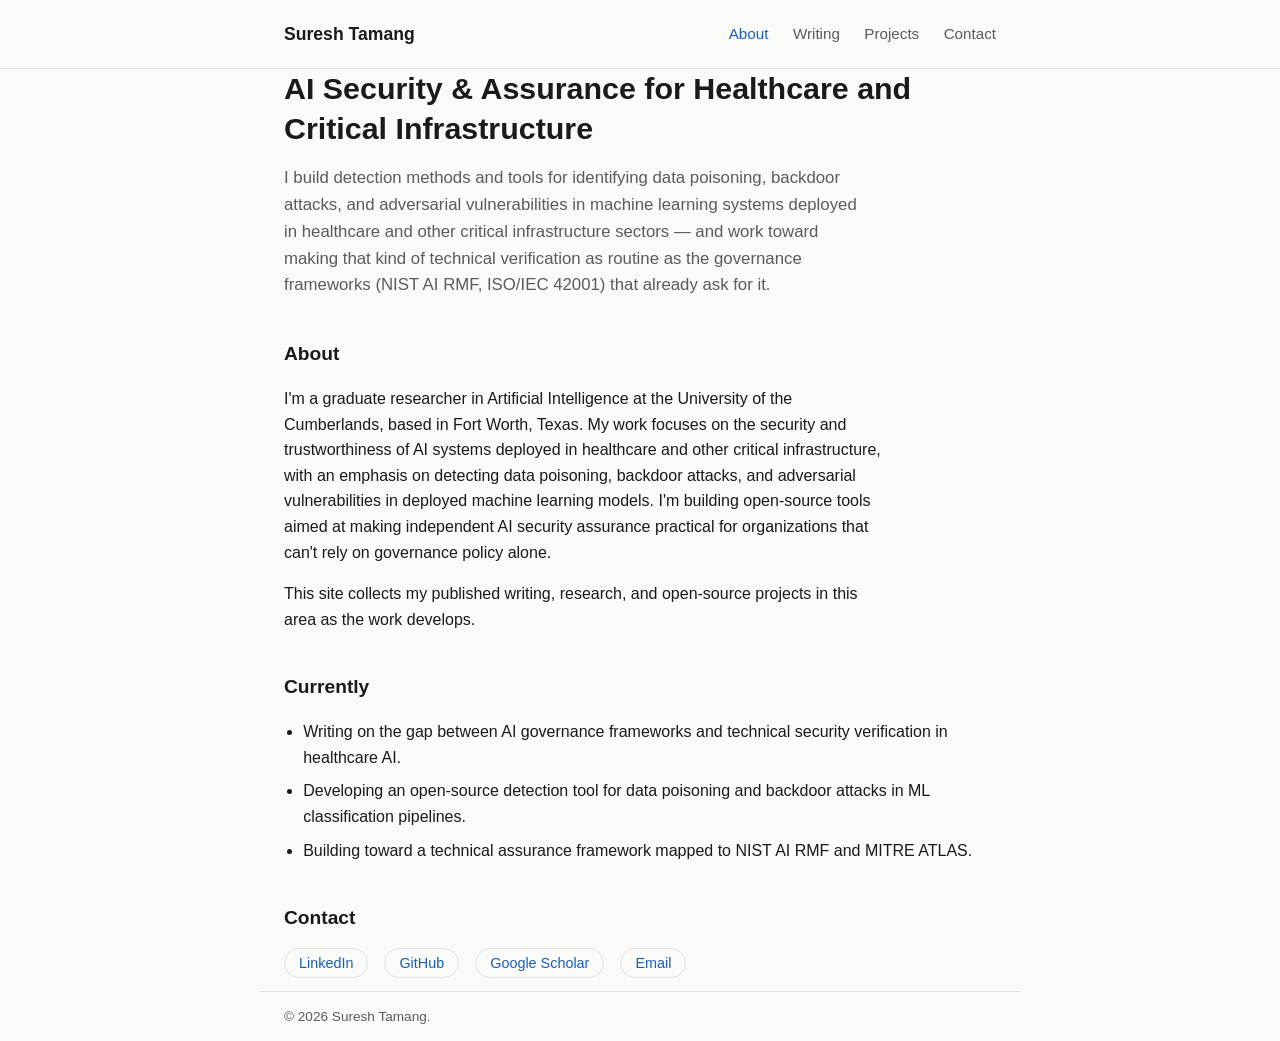
==== index.html @ bc6dd2ae "Fill in GitHub profile link" ====
<!DOCTYPE html>
<html lang="en">
<head>
<meta charset="UTF-8">
<meta name="viewport" content="width=device-width, initial-scale=1.0">
<title>Suresh Tamang — AI Security & Assurance</title>
<meta name="description" content="Suresh Tamang: AI graduate researcher building security and assurance tools for AI systems in healthcare and critical infrastructure.">
<link rel="stylesheet" href="style.css">
</head>
<body>
<header class="site-header">
  <div class="wrap">
    <a class="brand" href="index.html">Suresh Tamang</a>
    <nav>
      <a href="index.html" class="active">About</a>
      <a href="writing.html">Writing</a>
      <a href="projects.html">Projects</a>
      <a href="#contact">Contact</a>
    </nav>
  </div>
</header>

<main class="wrap">
  <section class="hero">
    <h1>AI Security &amp; Assurance for Healthcare and Critical Infrastructure</h1>
    <p class="lede">
      I build detection methods and tools for identifying data poisoning, backdoor attacks, and
      adversarial vulnerabilities in machine learning systems deployed in healthcare and other
      critical infrastructure sectors — and work toward making that kind of technical verification
      as routine as the governance frameworks (NIST AI RMF, ISO/IEC 42001) that already ask for it.
    </p>
  </section>

  <section class="about">
    <h2>About</h2>
    <p>
      I'm a graduate researcher in Artificial Intelligence at the University of the Cumberlands,
      based in Fort Worth, Texas. My work focuses on the security and trustworthiness of AI systems
      deployed in healthcare and other critical infrastructure, with an emphasis on detecting data
      poisoning, backdoor attacks, and adversarial vulnerabilities in deployed machine learning models.
      I'm building open-source tools aimed at making independent AI security assurance practical for
      organizations that can't rely on governance policy alone.
    </p>
    <p>
      This site collects my published writing, research, and open-source projects in this area as
      the work develops.
    </p>
  </section>

  <section class="highlights">
    <h2>Currently</h2>
    <ul>
      <li>Writing on the gap between AI governance frameworks and technical security verification in healthcare AI.</li>
      <li>Developing an open-source detection tool for data poisoning and backdoor attacks in ML classification pipelines.</li>
      <li>Building toward a technical assurance framework mapped to NIST AI RMF and MITRE ATLAS.</li>
    </ul>
  </section>

  <section id="contact" class="contact">
    <h2>Contact</h2>
    <ul class="links">
      <li><a href="https://www.linkedin.com/in/YOUR-LINKEDIN-HANDLE" target="_blank" rel="noopener">LinkedIn</a></li>
      <li><a href="https://github.com/tsurace37" target="_blank" rel="noopener">GitHub</a></li>
      <li><a href="https://scholar.google.com/citations?user=YOUR-SCHOLAR-ID" target="_blank" rel="noopener">Google Scholar</a></li>
      <li><a href="mailto:YOUR-EMAIL@example.com">Email</a></li>
    </ul>
  </section>
</main>

<footer class="wrap">
  <p>&copy; 2026 Suresh Tamang.</p>
</footer>
</body>
</html>
---- style.css ----
:root {
  --bg: #fafaf8;
  --text: #1a1a1a;
  --muted: #5b5b5b;
  --accent: #1a5fb4;
  --border: #e2e2de;
  --card-bg: #ffffff;
}

@media (prefers-color-scheme: dark) {
  :root {
    --bg: #14161a;
    --text: #eceef0;
    --muted: #a3a8ad;
    --accent: #7aa9e0;
    --border: #2a2d33;
    --card-bg: #1b1e23;
  }
}

* { box-sizing: border-box; }

body {
  margin: 0;
  background: var(--bg);
  color: var(--text);
  font-family: -apple-system, BlinkMacSystemFont, "Segoe UI", Helvetica, Arial, sans-serif;
  line-height: 1.6;
}

.wrap {
  max-width: 760px;
  margin: 0 auto;
  padding: 0 24px;
}

.site-header {
  border-bottom: 1px solid var(--border);
  padding: 20px 0;
}

.site-header .wrap {
  display: flex;
  justify-content: space-between;
  align-items: center;
  flex-wrap: wrap;
  gap: 12px;
}

.brand {
  font-weight: 700;
  font-size: 1.1rem;
  color: var(--text);
  text-decoration: none;
}

nav a {
  color: var(--muted);
  text-decoration: none;
  margin-left: 20px;
  font-size: 0.95rem;
}

nav a:first-child { margin-left: 0; }

nav a:hover, nav a.active {
  color: var(--accent);
}

main {
  padding: 48px 24px 64px;
}

h1 {
  font-size: 1.9rem;
  margin-bottom: 12px;
  line-height: 1.3;
}

h2 {
  font-size: 1.2rem;
  margin-top: 40px;
  margin-bottom: 12px;
}

.hero h1 { margin-top: 0; }

.lede {
  color: var(--muted);
  font-size: 1.05rem;
  max-width: 62ch;
}

.about p, .highlights p {
  max-width: 68ch;
}

.highlights ul {
  padding-left: 1.2em;
  color: var(--text);
}

.highlights li { margin-bottom: 8px; }

.links {
  list-style: none;
  padding: 0;
  display: flex;
  flex-wrap: wrap;
  gap: 16px;
}

.links a {
  color: var(--accent);
  text-decoration: none;
  border: 1px solid var(--border);
  padding: 6px 14px;
  border-radius: 20px;
  font-size: 0.9rem;
}

.links a:hover { border-color: var(--accent); }

.pub-list {
  list-style: none;
  padding: 0;
  margin: 32px 0 0;
}

.pub {
  border: 1px solid var(--border);
  background: var(--card-bg);
  border-radius: 10px;
  padding: 20px 24px;
  margin-bottom: 20px;
}

.pub h2 {
  margin-top: 0;
  font-size: 1.05rem;
}

.pub h2 a {
  color: var(--text);
  text-decoration: none;
}

.pub h2 a:hover { color: var(--accent); }

.pub .meta {
  color: var(--muted);
  font-size: 0.85rem;
  margin: 4px 0 12px;
  text-transform: uppercase;
  letter-spacing: 0.03em;
}

.pub p { margin: 0 0 8px; max-width: 68ch; }

.pub-pending {
  border-style: dashed;
}

footer {
  border-top: 1px solid var(--border);
  padding: 24px;
  color: var(--muted);
  font-size: 0.85rem;
}
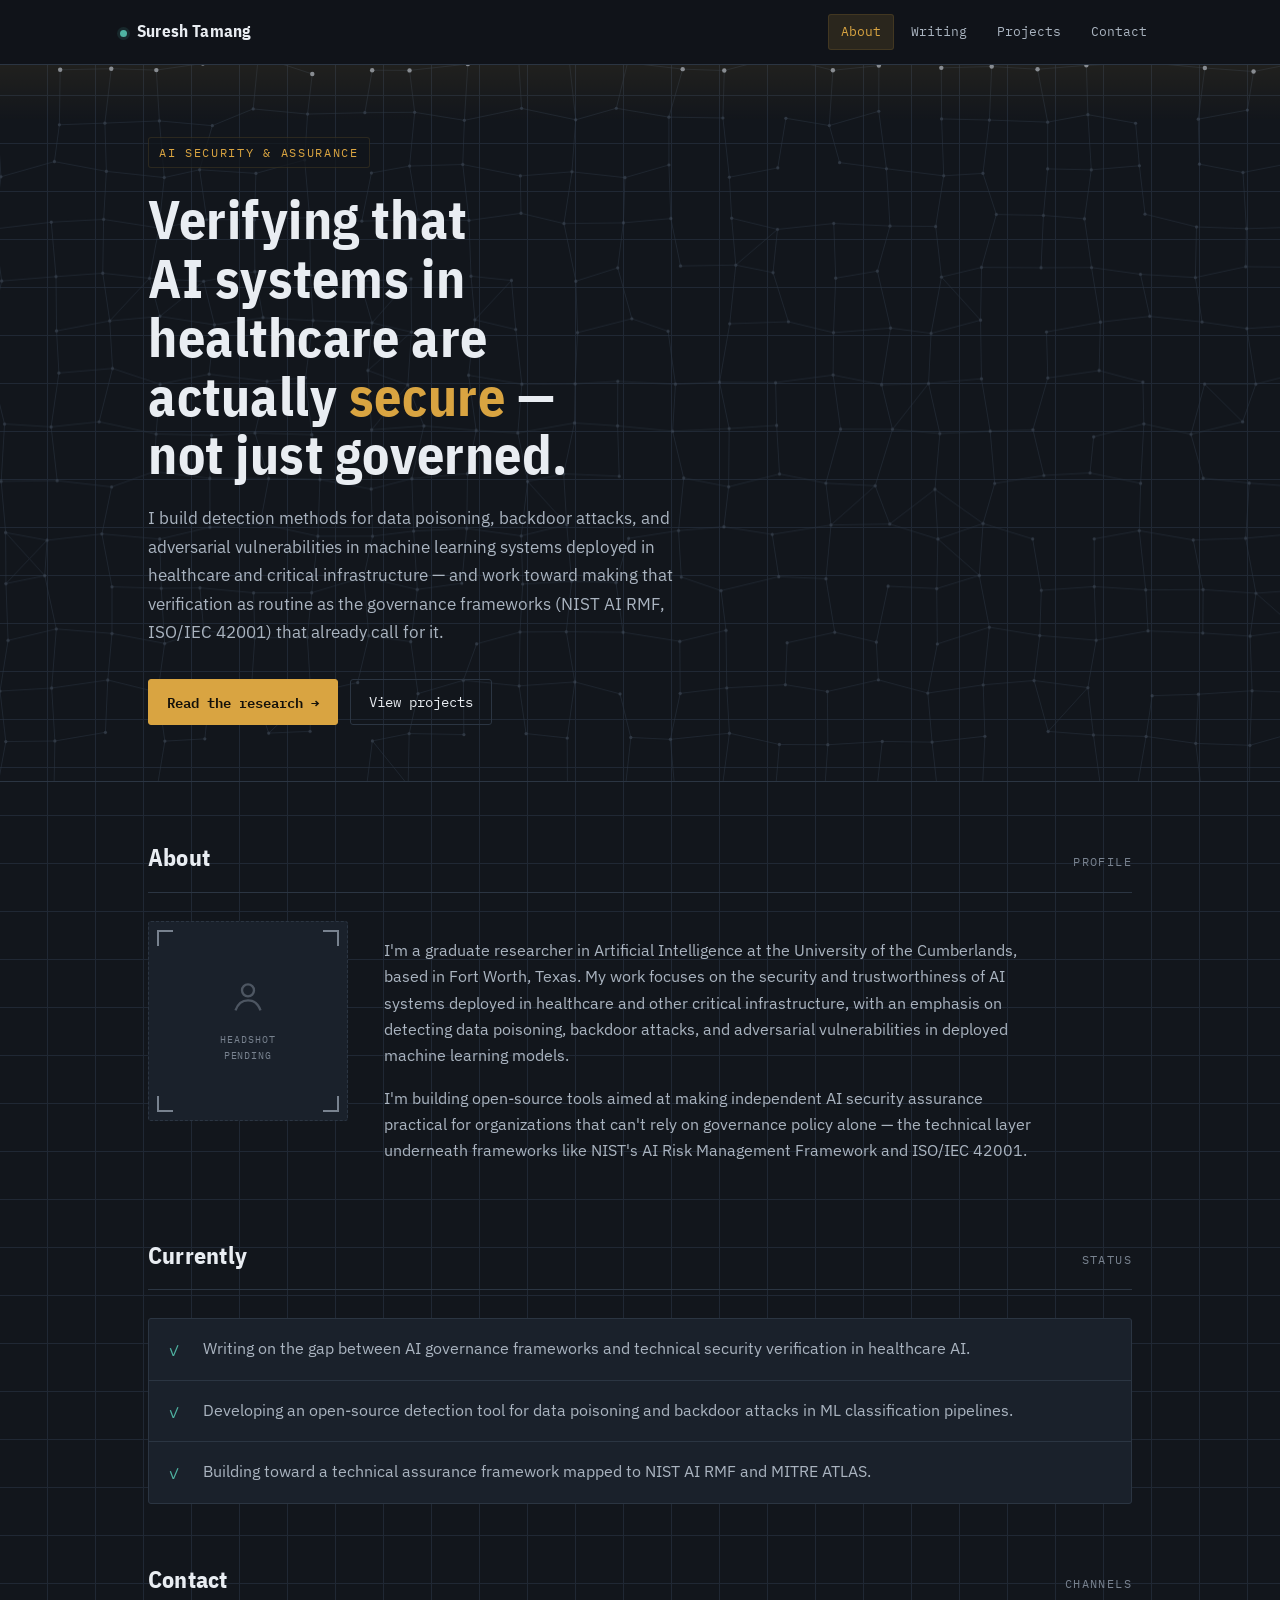
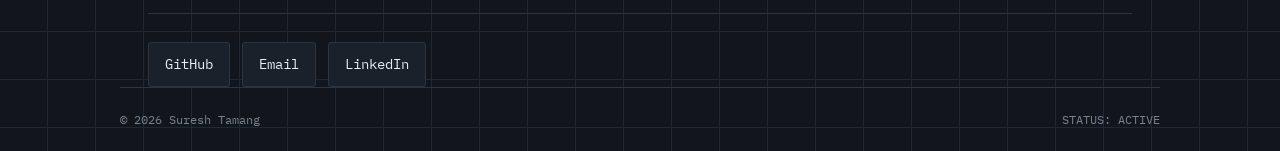
==== commit ce7d0b90: "Refactor: security-console design system, canvas scan animation, host Article 2 on-site" ====
--- a/index.html
+++ b/index.html
@@ -3,14 +3,21 @@
 <head>
 <meta charset="UTF-8">
 <meta name="viewport" content="width=device-width, initial-scale=1.0">
-<title>Suresh Tamang — AI Security & Assurance</title>
-<meta name="description" content="Suresh Tamang: AI graduate researcher building security and assurance tools for AI systems in healthcare and critical infrastructure.">
+<title>Suresh Tamang</title>
+<meta name="description" content="Suresh Tamang — AI security and assurance research: detecting data poisoning, backdoor attacks, and adversarial vulnerabilities in AI systems deployed in healthcare and critical infrastructure.">
+<link rel="preconnect" href="https://fonts.googleapis.com">
+<link rel="preconnect" href="https://fonts.gstatic.com" crossorigin>
+<link href="https://fonts.googleapis.com/css2?family=IBM+Plex+Mono:wght@400;500;600&family=IBM+Plex+Sans:wght@400;500;600;700&family=IBM+Plex+Sans+Condensed:wght@600;700&display=swap" rel="stylesheet">
 <link rel="stylesheet" href="style.css">
 </head>
 <body>
-<header class="site-header">
-  <div class="wrap">
-    <a class="brand" href="index.html">Suresh Tamang</a>
+
+<header class="console-header">
+  <div class="wrap bar">
+    <a class="id" href="index.html">
+      <span class="status-dot" aria-hidden="true"></span>
+      <span class="name">Suresh Tamang</span>
+    </a>
     <nav>
       <a href="index.html" class="active">About</a>
       <a href="writing.html">Writing</a>
@@ -20,55 +27,101 @@
   </div>
 </header>
 
+<section class="scan-panel">
+  <canvas id="scan-canvas" aria-hidden="true"></canvas>
+  <div class="wrap">
+    <span class="eyebrow">AI security &amp; assurance</span>
+    <h1 class="hero-title">Verifying that AI systems in healthcare are actually <span class="accent-word">secure</span> — not just governed.</h1>
+    <p class="hero-lede">
+      I build detection methods for data poisoning, backdoor attacks, and adversarial
+      vulnerabilities in machine learning systems deployed in healthcare and critical
+      infrastructure — and work toward making that verification as routine as the
+      governance frameworks (NIST AI RMF, ISO/IEC 42001) that already call for it.
+    </p>
+    <div class="hero-actions">
+      <a class="btn primary" href="writing.html">Read the research →</a>
+      <a class="btn" href="projects.html">View projects</a>
+    </div>
+  </div>
+</section>
+
 <main class="wrap">
-  <section class="hero">
-    <h1>AI Security &amp; Assurance for Healthcare and Critical Infrastructure</h1>
-    <p class="lede">
-      I build detection methods and tools for identifying data poisoning, backdoor attacks, and
-      adversarial vulnerabilities in machine learning systems deployed in healthcare and other
-      critical infrastructure sectors — and work toward making that kind of technical verification
-      as routine as the governance frameworks (NIST AI RMF, ISO/IEC 42001) that already ask for it.
-    </p>
+
+  <section class="section" id="about">
+    <div class="section-head">
+      <h2>About</h2>
+      <span class="label">Profile</span>
+    </div>
+    <div class="about-grid">
+      <div class="headshot-frame">
+        <span class="bracket tl"></span><span class="bracket tr"></span>
+        <span class="bracket bl"></span><span class="bracket br"></span>
+        <div class="placeholder-content">
+          <svg viewBox="0 0 24 24" fill="none" stroke="currentColor" stroke-width="1.4" aria-hidden="true">
+            <circle cx="12" cy="8" r="3.6"/>
+            <path d="M4.5 20c1.4-4 4-6 7.5-6s6.1 2 7.5 6"/>
+          </svg>
+          <div class="placeholder-label">Headshot<br>pending</div>
+        </div>
+      </div>
+      <div class="about-body">
+        <p>
+          I'm a graduate researcher in Artificial Intelligence at the University of the
+          Cumberlands, based in Fort Worth, Texas. My work focuses on the security and
+          trustworthiness of AI systems deployed in healthcare and other critical
+          infrastructure, with an emphasis on detecting data poisoning, backdoor attacks,
+          and adversarial vulnerabilities in deployed machine learning models.
+        </p>
+        <p>
+          I'm building open-source tools aimed at making independent AI security assurance
+          practical for organizations that can't rely on governance policy alone — the
+          technical layer underneath frameworks like NIST's AI Risk Management Framework
+          and ISO/IEC 42001.
+        </p>
+      </div>
+    </div>
   </section>
 
-  <section class="about">
-    <h2>About</h2>
-    <p>
-      I'm a graduate researcher in Artificial Intelligence at the University of the Cumberlands,
-      based in Fort Worth, Texas. My work focuses on the security and trustworthiness of AI systems
-      deployed in healthcare and other critical infrastructure, with an emphasis on detecting data
-      poisoning, backdoor attacks, and adversarial vulnerabilities in deployed machine learning models.
-      I'm building open-source tools aimed at making independent AI security assurance practical for
-      organizations that can't rely on governance policy alone.
-    </p>
-    <p>
-      This site collects my published writing, research, and open-source projects in this area as
-      the work develops.
-    </p>
+  <section class="section">
+    <div class="section-head">
+      <h2>Currently</h2>
+      <span class="label">Status</span>
+    </div>
+    <div class="readout-list">
+      <div class="row">
+        <span class="tick">✓</span>
+        <p>Writing on the gap between AI governance frameworks and technical security verification in healthcare AI.</p>
+      </div>
+      <div class="row">
+        <span class="tick">✓</span>
+        <p>Developing an open-source detection tool for data poisoning and backdoor attacks in ML classification pipelines.</p>
+      </div>
+      <div class="row">
+        <span class="tick">✓</span>
+        <p>Building toward a technical assurance framework mapped to NIST AI RMF and MITRE ATLAS.</p>
+      </div>
+    </div>
   </section>
 
-  <section class="highlights">
-    <h2>Currently</h2>
-    <ul>
-      <li>Writing on the gap between AI governance frameworks and technical security verification in healthcare AI.</li>
-      <li>Developing an open-source detection tool for data poisoning and backdoor attacks in ML classification pipelines.</li>
-      <li>Building toward a technical assurance framework mapped to NIST AI RMF and MITRE ATLAS.</li>
-    </ul>
+  <section class="section" id="contact">
+    <div class="section-head">
+      <h2>Contact</h2>
+      <span class="label">Channels</span>
+    </div>
+    <div class="contact-grid">
+      <a class="contact-chip" href="https://github.com/tsurace37" target="_blank" rel="noopener">GitHub</a>
+      <a class="contact-chip" href="mailto:YOUR-EMAIL@example.com">Email</a>
+      <a class="contact-chip" href="https://www.linkedin.com/in/YOUR-LINKEDIN-HANDLE" target="_blank" rel="noopener">LinkedIn</a>
+    </div>
   </section>
 
-  <section id="contact" class="contact">
-    <h2>Contact</h2>
-    <ul class="links">
-      <li><a href="https://www.linkedin.com/in/YOUR-LINKEDIN-HANDLE" target="_blank" rel="noopener">LinkedIn</a></li>
-      <li><a href="https://github.com/tsurace37" target="_blank" rel="noopener">GitHub</a></li>
-      <li><a href="https://scholar.google.com/citations?user=YOUR-SCHOLAR-ID" target="_blank" rel="noopener">Google Scholar</a></li>
-      <li><a href="mailto:YOUR-EMAIL@example.com">Email</a></li>
-    </ul>
-  </section>
 </main>
 
-<footer class="wrap">
-  <p>&copy; 2026 Suresh Tamang.</p>
+<footer class="console-footer wrap">
+  <span>© 2026 Suresh Tamang</span>
+  <span class="mono">STATUS: ACTIVE</span>
 </footer>
+
+<script src="scan.js"></script>
 </body>
 </html>
--- a/style.css
+++ b/style.css
@@ -1,169 +1,545 @@
+/* ============================================================
+   Suresh Tamang — AI Security & Assurance
+   Design system: a security-console aesthetic. Deliberately
+   single-theme (dark) — this reads as a monitoring console,
+   not a document, and that identity is the point.
+   ============================================================ */
+
 :root {
-  --bg: #fafaf8;
-  --text: #1a1a1a;
-  --muted: #5b5b5b;
-  --accent: #1a5fb4;
-  --border: #e2e2de;
-  --card-bg: #ffffff;
-}
-
-@media (prefers-color-scheme: dark) {
-  :root {
-    --bg: #14161a;
-    --text: #eceef0;
-    --muted: #a3a8ad;
-    --accent: #7aa9e0;
-    --border: #2a2d33;
-    --card-bg: #1b1e23;
-  }
+  /* Ground */
+  --ground: #12161c;
+  --surface: #1a212b;
+  --surface-2: #212a36;
+  --border: #2b3542;
+  --border-soft: #202834;
+
+  /* Ink */
+  --ink: #e9edf2;
+  --ink-dim: #aab4c0;
+  --muted: #78828f;
+
+  /* Accent — status-light amber (scan/in-progress) and
+     verified teal (checked/clear). These double as the site's
+     literal semantics: amber = in development, teal = verified. */
+  --accent: #d9a441;
+  --accent-soft: #d9a44122;
+  --accent-ink: #14110a;
+  --verify: #4fb3a2;
+  --verify-soft: #4fb3a222;
+  --alert: #d9704f;
+
+  --radius: 3px;
+  --measure: 65ch;
 }
 
 * { box-sizing: border-box; }
+
+html { background: var(--ground); }
 
 body {
   margin: 0;
-  background: var(--bg);
-  color: var(--text);
-  font-family: -apple-system, BlinkMacSystemFont, "Segoe UI", Helvetica, Arial, sans-serif;
-  line-height: 1.6;
+  background: var(--ground);
+  background-image:
+    linear-gradient(var(--border-soft) 1px, transparent 1px),
+    linear-gradient(90deg, var(--border-soft) 1px, transparent 1px);
+  background-size: 48px 48px;
+  background-position: -1px -1px;
+  color: var(--ink);
+  font-family: "IBM Plex Sans", -apple-system, "Segoe UI", Helvetica, Arial, sans-serif;
+  font-size: 16px;
+  line-height: 1.65;
+  -webkit-font-smoothing: antialiased;
+}
+
+::selection { background: var(--accent-soft); color: var(--ink); }
+
+a { color: inherit; }
+
+h1, h2, h3 {
+  font-family: "IBM Plex Sans Condensed", "IBM Plex Sans", sans-serif;
+  font-weight: 700;
+  text-wrap: balance;
+  letter-spacing: 0.01em;
+  margin: 0;
+}
+
+code, .mono {
+  font-family: "IBM Plex Mono", ui-monospace, SFMono-Regular, Menlo, monospace;
+}
+
+.label {
+  font-family: "IBM Plex Mono", monospace;
+  font-size: 0.72rem;
+  text-transform: uppercase;
+  letter-spacing: 0.12em;
+  color: var(--muted);
 }
 
 .wrap {
-  max-width: 760px;
+  max-width: 1040px;
   margin: 0 auto;
-  padding: 0 24px;
-}
-
-.site-header {
+  padding: 0 28px;
+}
+
+a:focus-visible, button:focus-visible {
+  outline: 2px solid var(--accent);
+  outline-offset: 2px;
+}
+
+/* ---------------- Console header ---------------- */
+
+.console-header {
   border-bottom: 1px solid var(--border);
-  padding: 20px 0;
-}
-
-.site-header .wrap {
-  display: flex;
+  background: color-mix(in srgb, var(--ground) 88%, black);
+  position: sticky;
+  top: 0;
+  z-index: 10;
+  backdrop-filter: blur(6px);
+}
+
+.console-header .bar {
+  display: flex;
+  align-items: center;
   justify-content: space-between;
+  gap: 16px;
+  padding: 14px 0;
+  flex-wrap: wrap;
+}
+
+.console-header .id {
+  display: flex;
+  align-items: baseline;
+  gap: 10px;
+  text-decoration: none;
+}
+
+.console-header .id .name {
+  font-family: "IBM Plex Sans Condensed", sans-serif;
+  font-weight: 700;
+  font-size: 1.05rem;
+  color: var(--ink);
+  letter-spacing: 0.01em;
+}
+
+.status-dot {
+  width: 7px;
+  height: 7px;
+  border-radius: 50%;
+  background: var(--verify);
+  box-shadow: 0 0 0 3px var(--verify-soft);
+  flex: none;
+}
+
+@media (prefers-reduced-motion: no-preference) {
+  .status-dot { animation: pulse-dot 2.4s ease-in-out infinite; }
+}
+@keyframes pulse-dot {
+  0%, 100% { box-shadow: 0 0 0 3px var(--verify-soft); }
+  50% { box-shadow: 0 0 0 6px transparent; }
+}
+
+.console-header nav {
+  display: flex;
+  gap: 4px;
+  font-family: "IBM Plex Mono", monospace;
+  font-size: 0.82rem;
+}
+
+.console-header nav a {
+  text-decoration: none;
+  color: var(--ink-dim);
+  padding: 6px 12px;
+  border-radius: var(--radius);
+  border: 1px solid transparent;
+}
+
+.console-header nav a:hover { color: var(--ink); border-color: var(--border); }
+
+.console-header nav a.active {
+  color: var(--accent);
+  border-color: var(--accent-soft);
+  background: var(--accent-soft);
+}
+
+/* ---------------- Hero / scan panel ---------------- */
+
+.scan-panel {
+  position: relative;
+  border-bottom: 1px solid var(--border);
+  overflow: hidden;
+}
+
+.scan-panel canvas {
+  position: absolute;
+  inset: 0;
+  width: 100%;
+  height: 100%;
+  opacity: 0.55;
+}
+
+.scan-panel .wrap {
+  position: relative;
+  padding: 72px 28px 56px;
+}
+
+.eyebrow {
+  display: inline-flex;
   align-items: center;
-  flex-wrap: wrap;
+  gap: 8px;
+  font-family: "IBM Plex Mono", monospace;
+  font-size: 0.75rem;
+  letter-spacing: 0.14em;
+  text-transform: uppercase;
+  color: var(--accent);
+  border: 1px solid var(--accent-soft);
+  background: color-mix(in srgb, var(--ground) 70%, transparent);
+  padding: 5px 10px;
+  border-radius: var(--radius);
+  margin-bottom: 22px;
+}
+
+.hero-title {
+  font-size: clamp(2.1rem, 4.6vw, 3.4rem);
+  line-height: 1.08;
+  max-width: 16ch;
+  color: var(--ink);
+}
+
+.hero-title .accent-word { color: var(--accent); }
+
+.hero-lede {
+  margin-top: 20px;
+  max-width: 58ch;
+  font-size: 1.08rem;
+  color: var(--ink-dim);
+}
+
+.hero-actions {
+  margin-top: 32px;
+  display: flex;
   gap: 12px;
-}
-
-.brand {
-  font-weight: 700;
-  font-size: 1.1rem;
-  color: var(--text);
+  flex-wrap: wrap;
+}
+
+.btn {
+  font-family: "IBM Plex Mono", monospace;
+  font-size: 0.85rem;
   text-decoration: none;
-}
-
-nav a {
+  padding: 11px 18px;
+  border-radius: var(--radius);
+  border: 1px solid var(--border);
+  color: var(--ink);
+  display: inline-flex;
+  align-items: center;
+  gap: 8px;
+}
+
+.btn:hover { border-color: var(--ink-dim); }
+
+.btn.primary {
+  background: var(--accent);
+  color: var(--accent-ink);
+  border-color: var(--accent);
+  font-weight: 600;
+}
+
+.btn.primary:hover { background: color-mix(in srgb, var(--accent) 88%, white); }
+
+/* ---------------- Sections ---------------- */
+
+main { padding-bottom: 96px; }
+
+.section {
+  padding: 56px 0 0;
+}
+
+.section-head {
+  display: flex;
+  align-items: baseline;
+  justify-content: space-between;
+  gap: 16px;
+  border-bottom: 1px solid var(--border);
+  padding-bottom: 14px;
+  margin-bottom: 28px;
+  flex-wrap: wrap;
+}
+
+.section-head h2 {
+  font-size: 1.5rem;
+}
+
+.section p.intro {
+  max-width: var(--measure);
+  color: var(--ink-dim);
+}
+
+/* ---------------- Panels / cards ---------------- */
+
+.panel {
+  background: var(--surface);
+  border: 1px solid var(--border);
+  border-radius: var(--radius);
+  padding: 24px 26px;
+}
+
+.panel + .panel { margin-top: 14px; }
+
+.readout-list {
+  display: grid;
+  gap: 1px;
+  background: var(--border);
+  border: 1px solid var(--border);
+  border-radius: var(--radius);
+  overflow: hidden;
+}
+
+.readout-list .row {
+  background: var(--surface);
+  padding: 16px 20px;
+  display: grid;
+  grid-template-columns: 20px 1fr;
+  gap: 14px;
+  align-items: start;
+}
+
+.readout-list .row .tick {
+  color: var(--verify);
+  font-family: "IBM Plex Mono", monospace;
+  margin-top: 2px;
+}
+
+.readout-list .row p { margin: 0; color: var(--ink-dim); }
+
+/* Publication / project entries */
+
+.entry-list {
+  display: flex;
+  flex-direction: column;
+  gap: 14px;
+}
+
+.entry {
+  background: var(--surface);
+  border: 1px solid var(--border);
+  border-radius: var(--radius);
+  padding: 22px 26px;
+  display: block;
+  text-decoration: none;
+  color: inherit;
+}
+
+.entry:hover { border-color: var(--ink-dim); }
+
+.entry.is-pending { border-style: dashed; }
+
+.entry-meta {
+  display: flex;
+  gap: 10px;
+  align-items: center;
+  flex-wrap: wrap;
+  margin-bottom: 10px;
+}
+
+.pill {
+  font-family: "IBM Plex Mono", monospace;
+  font-size: 0.68rem;
+  letter-spacing: 0.08em;
+  text-transform: uppercase;
+  padding: 3px 8px;
+  border-radius: 999px;
+  border: 1px solid var(--border);
+  color: var(--ink-dim);
+}
+
+.pill.status-live { color: var(--verify); border-color: var(--verify-soft); background: var(--verify-soft); }
+.pill.status-pending { color: var(--accent); border-color: var(--accent-soft); background: var(--accent-soft); }
+
+.entry h3 {
+  font-size: 1.15rem;
+  margin-bottom: 8px;
+  color: var(--ink);
+}
+
+.entry p.desc { margin: 0; color: var(--ink-dim); max-width: var(--measure); }
+
+.tag-row {
+  margin-top: 14px;
+  display: flex;
+  gap: 8px;
+  flex-wrap: wrap;
+}
+
+.tag {
+  font-family: "IBM Plex Mono", monospace;
+  font-size: 0.7rem;
+  color: var(--ink-dim);
+  border: 1px solid var(--border);
+  padding: 3px 8px;
+  border-radius: var(--radius);
+}
+
+/* ---------------- About / headshot ---------------- */
+
+.about-grid {
+  display: grid;
+  grid-template-columns: 200px 1fr;
+  gap: 36px;
+  align-items: start;
+}
+
+@media (max-width: 640px) {
+  .about-grid { grid-template-columns: 1fr; }
+}
+
+.headshot-frame {
+  position: relative;
+  width: 100%;
+  aspect-ratio: 1;
+  border: 1px dashed var(--border);
+  border-radius: var(--radius);
+  background: var(--surface);
+  display: flex;
+  align-items: center;
+  justify-content: center;
+}
+
+.headshot-frame .bracket {
+  position: absolute;
+  width: 16px;
+  height: 16px;
+  border: 2px solid var(--muted);
+}
+.headshot-frame .bracket.tl { top: 8px; left: 8px; border-right: none; border-bottom: none; }
+.headshot-frame .bracket.tr { top: 8px; right: 8px; border-left: none; border-bottom: none; }
+.headshot-frame .bracket.bl { bottom: 8px; left: 8px; border-right: none; border-top: none; }
+.headshot-frame .bracket.br { bottom: 8px; right: 8px; border-left: none; border-top: none; }
+
+.headshot-frame .placeholder-content {
+  text-align: center;
   color: var(--muted);
+}
+
+.headshot-frame svg { width: 40px; height: 40px; opacity: 0.55; }
+
+.headshot-frame .placeholder-label {
+  margin-top: 8px;
+  font-family: "IBM Plex Mono", monospace;
+  font-size: 0.62rem;
+  letter-spacing: 0.1em;
+  text-transform: uppercase;
+}
+
+.about-body p { max-width: var(--measure); color: var(--ink-dim); }
+.about-body p + p { margin-top: 14px; }
+
+/* ---------------- Contact ---------------- */
+
+.contact-grid {
+  display: flex;
+  gap: 12px;
+  flex-wrap: wrap;
+}
+
+.contact-chip {
+  display: inline-flex;
+  align-items: center;
+  gap: 8px;
   text-decoration: none;
-  margin-left: 20px;
-  font-size: 0.95rem;
-}
-
-nav a:first-child { margin-left: 0; }
-
-nav a:hover, nav a.active {
-  color: var(--accent);
-}
-
-main {
-  padding: 48px 24px 64px;
-}
-
-h1 {
-  font-size: 1.9rem;
-  margin-bottom: 12px;
-  line-height: 1.3;
-}
-
-h2 {
-  font-size: 1.2rem;
-  margin-top: 40px;
-  margin-bottom: 12px;
-}
-
-.hero h1 { margin-top: 0; }
-
-.lede {
+  color: var(--ink);
+  border: 1px solid var(--border);
+  background: var(--surface);
+  padding: 10px 16px;
+  border-radius: var(--radius);
+  font-family: "IBM Plex Mono", monospace;
+  font-size: 0.85rem;
+}
+
+.contact-chip:hover { border-color: var(--accent); color: var(--accent); }
+
+/* ---------------- Article (long-form) ---------------- */
+
+.article-head {
+  padding: 56px 0 32px;
+  border-bottom: 1px solid var(--border);
+}
+
+.article-head h1 {
+  font-size: clamp(1.8rem, 3.6vw, 2.6rem);
+  max-width: 22ch;
+}
+
+.article-head .byline {
+  margin-top: 18px;
+  font-family: "IBM Plex Mono", monospace;
+  font-size: 0.82rem;
   color: var(--muted);
+}
+
+.article-body {
+  max-width: var(--measure);
+  padding-top: 36px;
   font-size: 1.05rem;
-  max-width: 62ch;
-}
-
-.about p, .highlights p {
-  max-width: 68ch;
-}
-
-.highlights ul {
-  padding-left: 1.2em;
-  color: var(--text);
-}
-
-.highlights li { margin-bottom: 8px; }
-
-.links {
-  list-style: none;
-  padding: 0;
-  display: flex;
-  flex-wrap: wrap;
+}
+
+.article-body p { margin: 0 0 20px; color: var(--ink-dim); }
+.article-body h2 {
+  font-size: 1.3rem;
+  margin: 40px 0 14px;
+  color: var(--ink);
+}
+.article-body strong { color: var(--ink); }
+.article-body blockquote {
+  margin: 24px 0;
+  padding: 4px 0 4px 18px;
+  border-left: 2px solid var(--accent);
+  color: var(--ink);
+  font-style: normal;
+}
+
+.article-author {
+  margin-top: 48px;
+  padding-top: 28px;
+  border-top: 1px solid var(--border);
+  display: grid;
+  grid-template-columns: 64px 1fr;
   gap: 16px;
-}
-
-.links a {
-  color: var(--accent);
-  text-decoration: none;
-  border: 1px solid var(--border);
-  padding: 6px 14px;
-  border-radius: 20px;
-  font-size: 0.9rem;
-}
-
-.links a:hover { border-color: var(--accent); }
-
-.pub-list {
-  list-style: none;
-  padding: 0;
-  margin: 32px 0 0;
-}
-
-.pub {
-  border: 1px solid var(--border);
-  background: var(--card-bg);
-  border-radius: 10px;
-  padding: 20px 24px;
-  margin-bottom: 20px;
-}
-
-.pub h2 {
-  margin-top: 0;
-  font-size: 1.05rem;
-}
-
-.pub h2 a {
-  color: var(--text);
-  text-decoration: none;
-}
-
-.pub h2 a:hover { color: var(--accent); }
-
-.pub .meta {
+  align-items: start;
+}
+
+.article-author .headshot-frame { aspect-ratio: 1; }
+.article-author .headshot-frame svg { width: 22px; height: 22px; }
+.article-author .headshot-frame .placeholder-label { display: none; }
+
+.article-author p { color: var(--ink-dim); max-width: var(--measure); margin: 0; }
+.article-author .name { color: var(--ink); font-weight: 600; margin-bottom: 4px; }
+
+/* ---------------- Footer ---------------- */
+
+footer.console-footer {
+  border-top: 1px solid var(--border);
+  padding: 22px 0;
+  font-family: "IBM Plex Mono", monospace;
+  font-size: 0.75rem;
   color: var(--muted);
-  font-size: 0.85rem;
-  margin: 4px 0 12px;
-  text-transform: uppercase;
-  letter-spacing: 0.03em;
-}
-
-.pub p { margin: 0 0 8px; max-width: 68ch; }
-
-.pub-pending {
-  border-style: dashed;
-}
-
-footer {
-  border-top: 1px solid var(--border);
-  padding: 24px;
-  color: var(--muted);
-  font-size: 0.85rem;
-}
+  display: flex;
+  justify-content: space-between;
+  flex-wrap: wrap;
+  gap: 8px;
+}
+
+/* ---------------- Load-in sequence ----------------
+   Pure CSS, no JS/observer dependency: every element is fully
+   visible at rest (animation always resolves to its 100% frame),
+   so nothing depends on script execution to become readable. */
+
+@media (prefers-reduced-motion: no-preference) {
+  .eyebrow { animation: rise 0.5s ease both; }
+  .hero-title { animation: rise 0.5s 0.06s ease both; }
+  .hero-lede { animation: rise 0.5s 0.12s ease both; }
+  .hero-actions { animation: rise 0.5s 0.18s ease both; }
+}
+
+@keyframes rise {
+  from { opacity: 0; transform: translateY(8px); }
+  to { opacity: 1; transform: translateY(0); }
+}
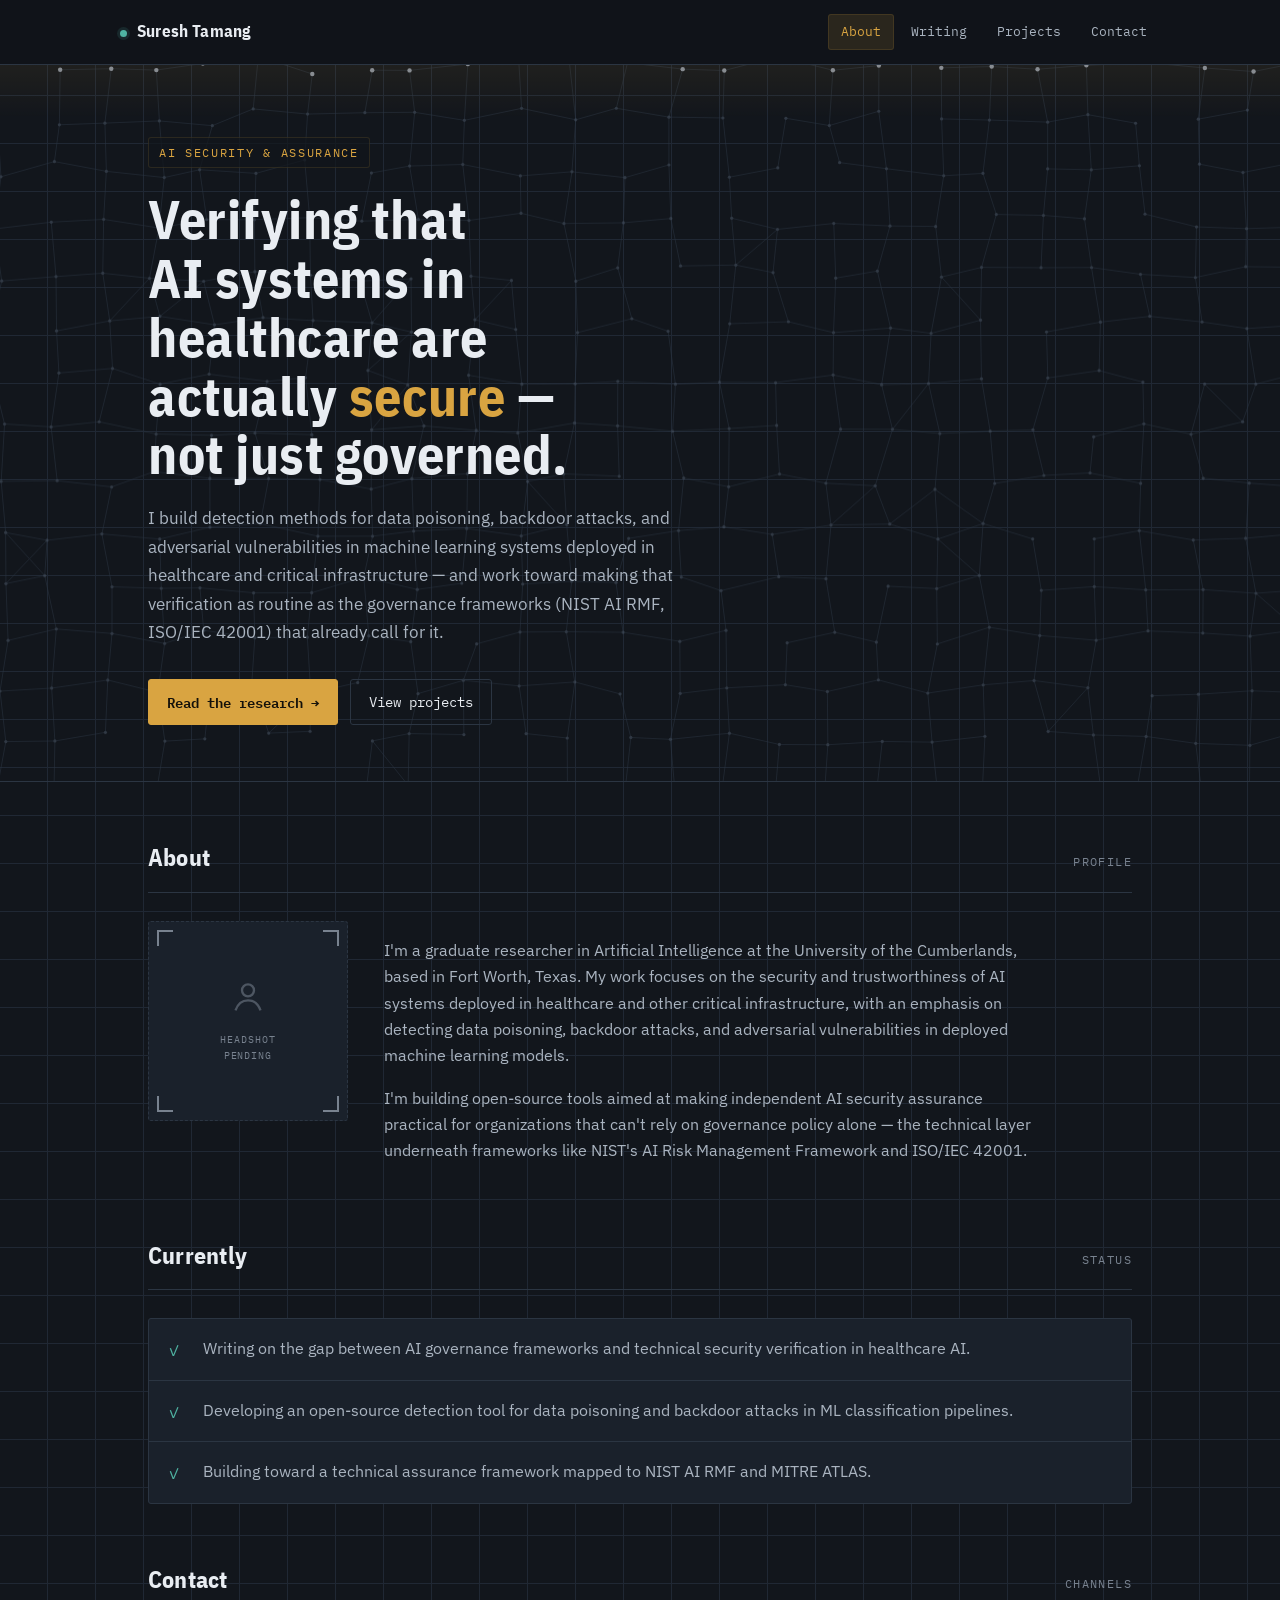
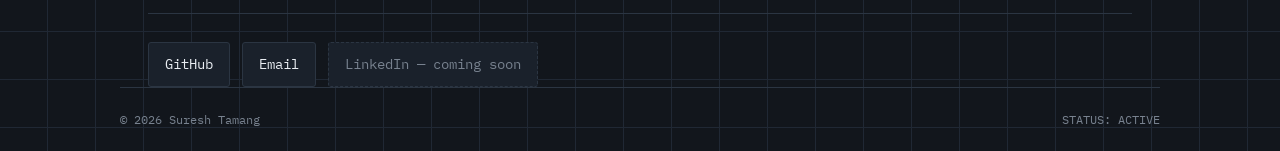
==== commit 634ca846: "Contact: wire GitHub noreply email, mark LinkedIn as coming soon" ====
--- a/index.html
+++ b/index.html
@@ -110,8 +110,8 @@
     </div>
     <div class="contact-grid">
       <a class="contact-chip" href="https://github.com/tsurace37" target="_blank" rel="noopener">GitHub</a>
-      <a class="contact-chip" href="mailto:YOUR-EMAIL@example.com">Email</a>
-      <a class="contact-chip" href="https://www.linkedin.com/in/YOUR-LINKEDIN-HANDLE" target="_blank" rel="noopener">LinkedIn</a>
+      <a class="contact-chip" href="mailto:tsurace37@users.noreply.github.com">Email</a>
+      <span class="contact-chip is-pending" aria-disabled="true">LinkedIn — coming soon</span>
     </div>
   </section>
 
--- a/style.css
+++ b/style.css
@@ -456,6 +456,13 @@
 
 .contact-chip:hover { border-color: var(--accent); color: var(--accent); }
 
+.contact-chip.is-pending {
+  border-style: dashed;
+  color: var(--muted);
+  cursor: default;
+}
+.contact-chip.is-pending:hover { border-color: var(--border); color: var(--muted); }
+
 /* ---------------- Article (long-form) ---------------- */
 
 .article-head {
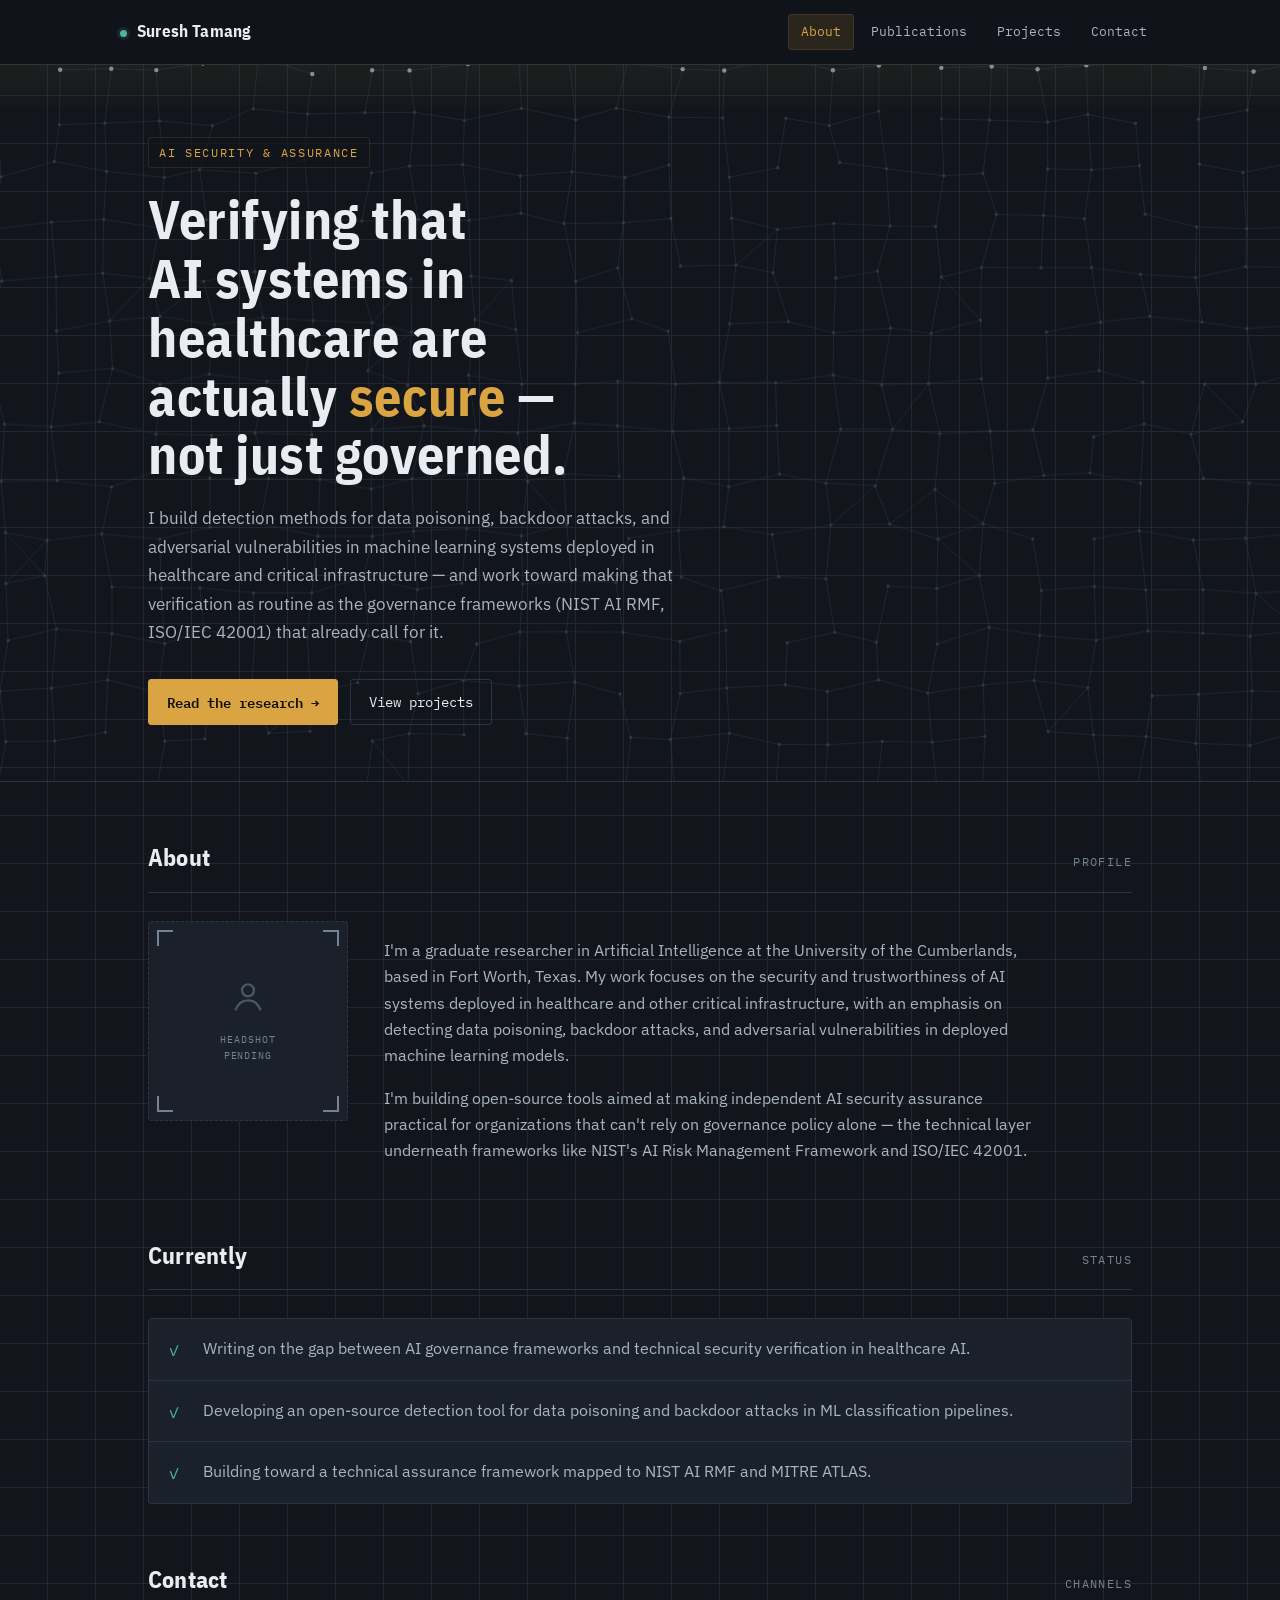
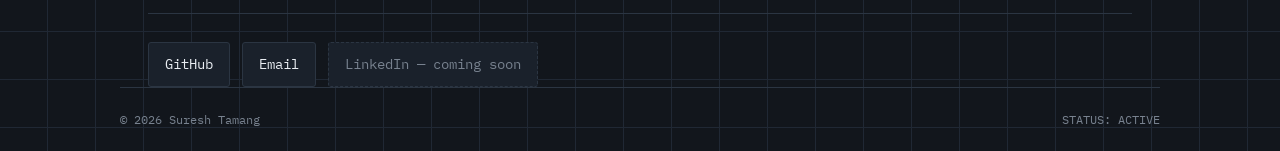
==== commit 6719ded4: "Rename Writing to Publications, add exact publish date, extend scan-graphic motif to every page as a" ====
--- a/index.html
+++ b/index.html
@@ -20,7 +20,7 @@
     </a>
     <nav>
       <a href="index.html" class="active">About</a>
-      <a href="writing.html">Writing</a>
+      <a href="writing.html">Publications</a>
       <a href="projects.html">Projects</a>
       <a href="#contact">Contact</a>
     </nav>
@@ -28,7 +28,7 @@
 </header>
 
 <section class="scan-panel">
-  <canvas id="scan-canvas" aria-hidden="true"></canvas>
+  <canvas data-scan aria-hidden="true"></canvas>
   <div class="wrap">
     <span class="eyebrow">AI security &amp; assurance</span>
     <h1 class="hero-title">Verifying that AI systems in healthcare are actually <span class="accent-word">secure</span> — not just governed.</h1>
--- a/style.css
+++ b/style.css
@@ -169,7 +169,8 @@
   overflow: hidden;
 }
 
-.scan-panel canvas {
+.scan-panel canvas,
+.scan-strip canvas {
   position: absolute;
   inset: 0;
   width: 100%;
@@ -180,6 +181,17 @@
 .scan-panel .wrap {
   position: relative;
   padding: 72px 28px 56px;
+}
+
+/* Shorter banner variant of the scan panel — same detect/flag/verify
+   motif, sized down for pages that lead with content rather than a
+   hero (Writing, Projects, article heads). No text sits on top of it,
+   so it never competes with reading. */
+.scan-strip {
+  position: relative;
+  height: 96px;
+  border-bottom: 1px solid var(--border);
+  overflow: hidden;
 }
 
 .eyebrow {
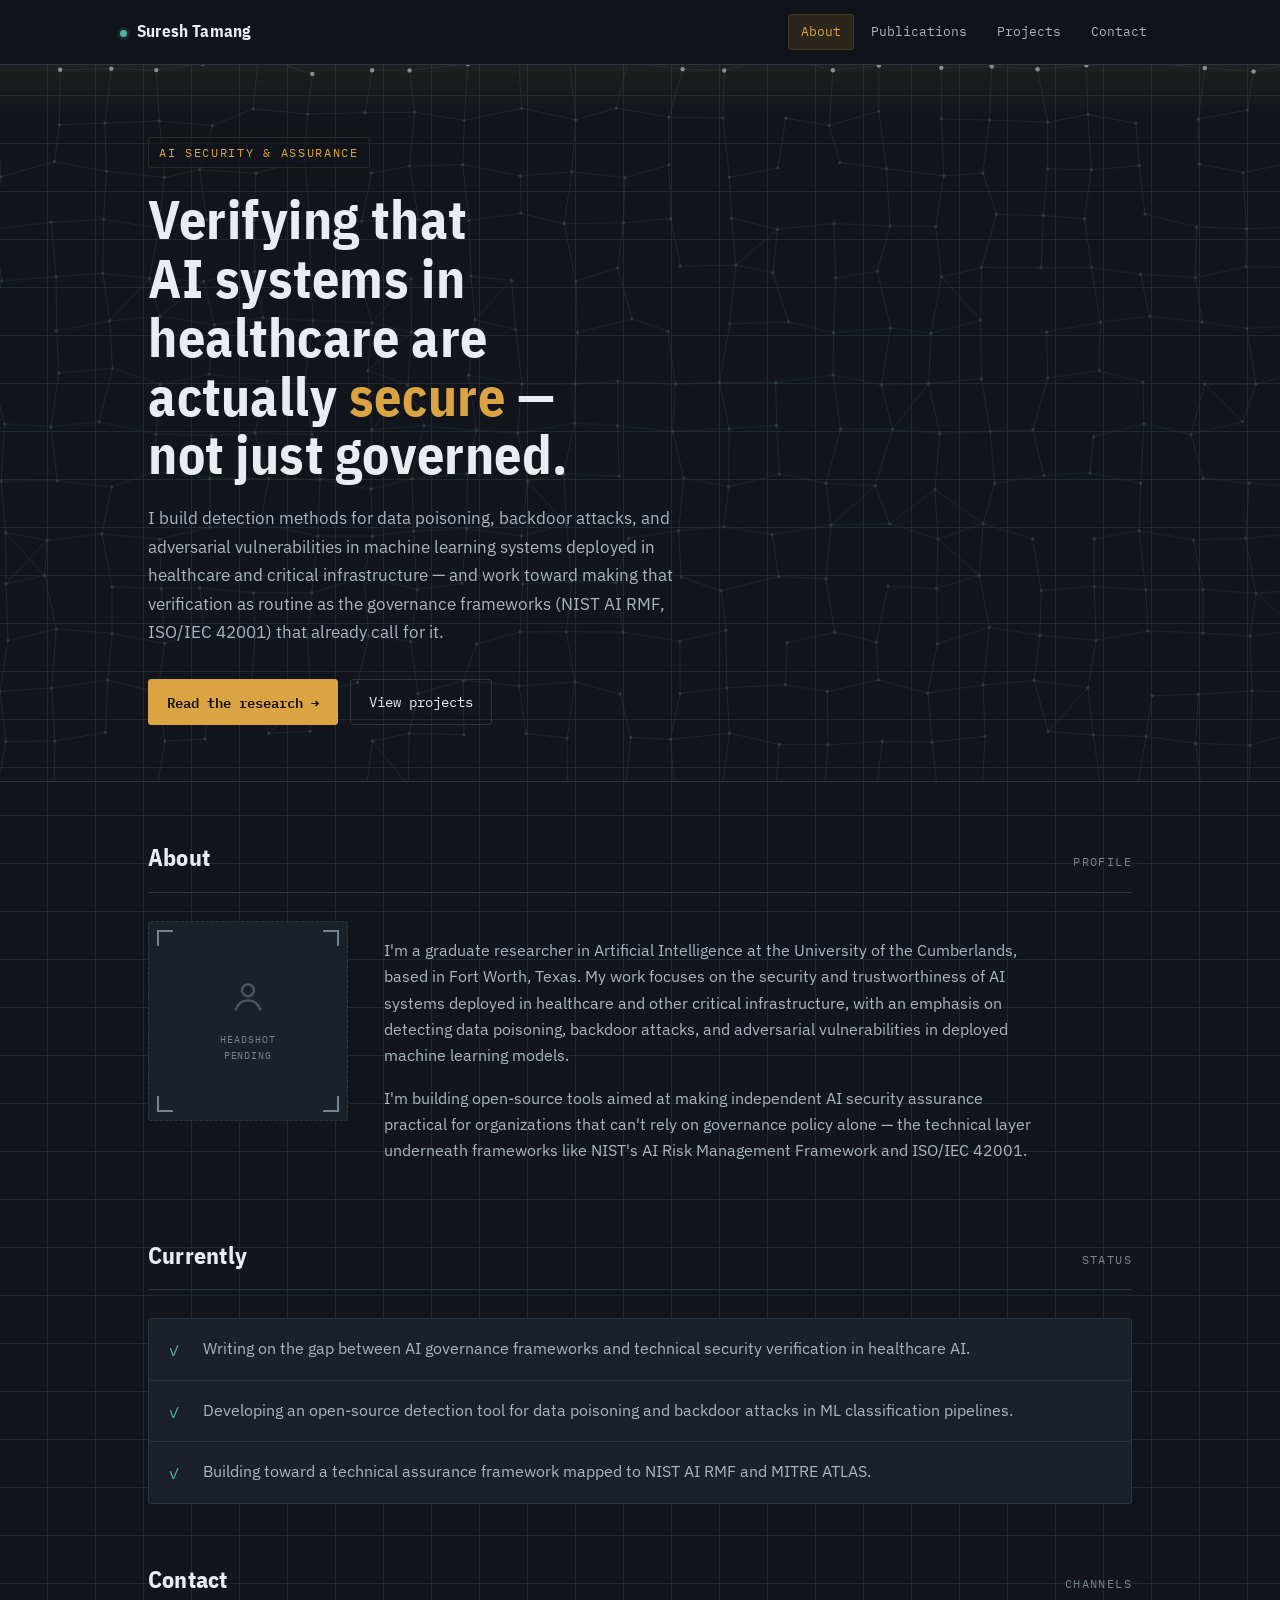
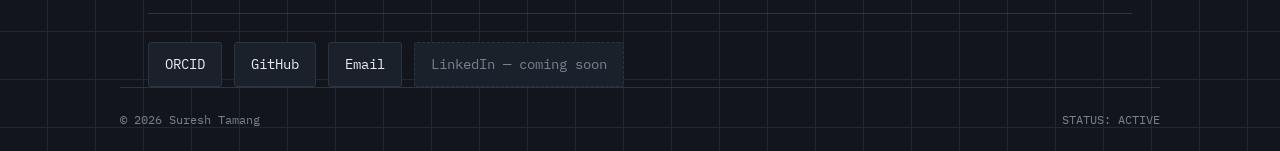
==== commit 3b3ba742: "Add ORCID iD to Contact and Article 2 author bio" ====
--- a/index.html
+++ b/index.html
@@ -109,6 +109,7 @@
       <span class="label">Channels</span>
     </div>
     <div class="contact-grid">
+      <a class="contact-chip" href="https://orcid.org/0009-0003-0771-6626" target="_blank" rel="noopener">ORCID</a>
       <a class="contact-chip" href="https://github.com/tsurace37" target="_blank" rel="noopener">GitHub</a>
       <a class="contact-chip" href="mailto:tsurace37@users.noreply.github.com">Email</a>
       <span class="contact-chip is-pending" aria-disabled="true">LinkedIn — coming soon</span>
--- a/style.css
+++ b/style.css
@@ -491,6 +491,13 @@
   margin-top: 18px;
   font-family: "IBM Plex Mono", monospace;
   font-size: 0.82rem;
+  color: var(--ink-dim);
+}
+
+.article-head .byline-date {
+  margin-top: 4px;
+  font-family: "IBM Plex Mono", monospace;
+  font-size: 0.78rem;
   color: var(--muted);
 }
 
@@ -531,6 +538,15 @@
 
 .article-author p { color: var(--ink-dim); max-width: var(--measure); margin: 0; }
 .article-author .name { color: var(--ink); font-weight: 600; margin-bottom: 4px; }
+.article-author .orcid { margin-bottom: 10px; }
+.article-author .orcid a {
+  font-family: "IBM Plex Mono", monospace;
+  font-size: 0.78rem;
+  color: var(--muted);
+  text-decoration: none;
+  border-bottom: 1px dotted var(--border);
+}
+.article-author .orcid a:hover { color: var(--accent); border-color: var(--accent); }
 
 /* ---------------- Footer ---------------- */
 
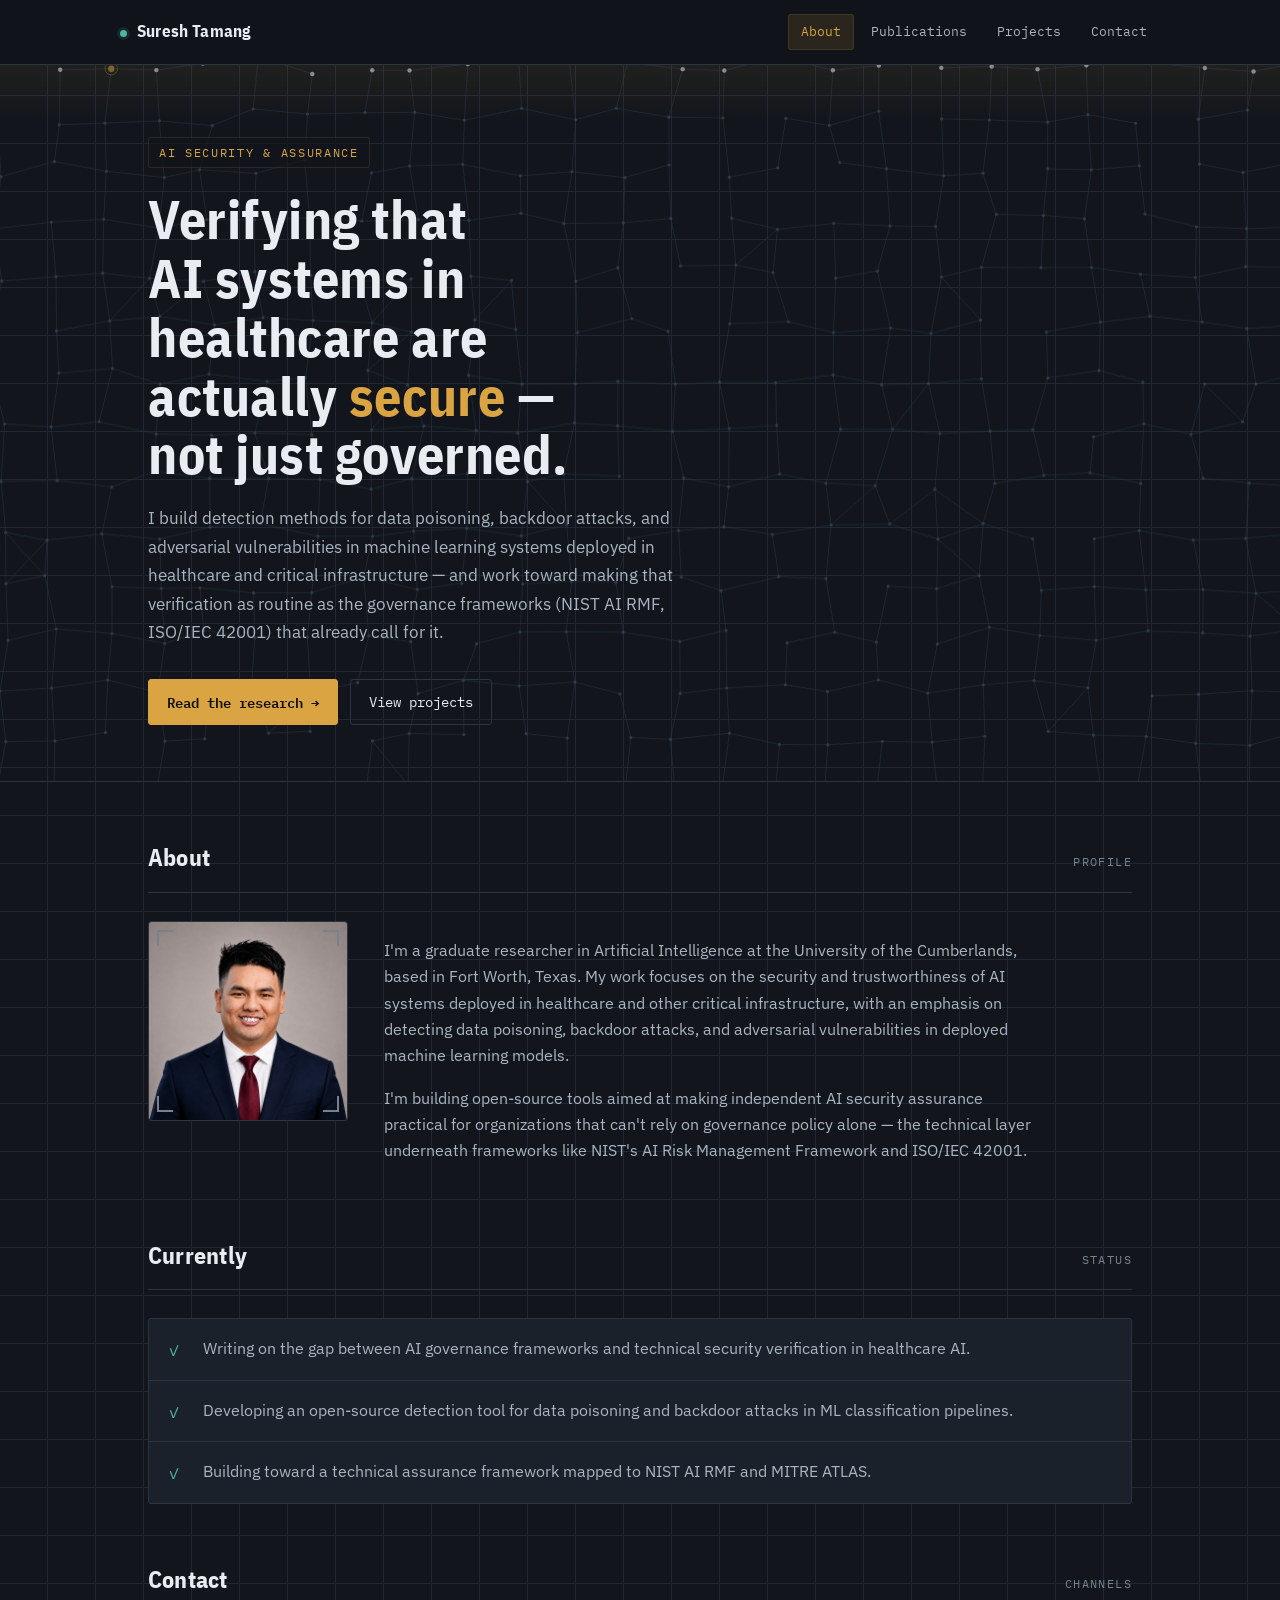
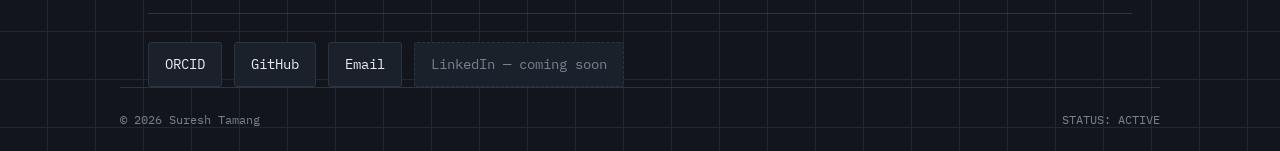
==== commit d5eba415: "Add professional headshot photo to About page and article author bios Replaces the placeholder icon " ====
--- a/index.html
+++ b/index.html
@@ -53,16 +53,10 @@
       <span class="label">Profile</span>
     </div>
     <div class="about-grid">
-      <div class="headshot-frame">
+      <div class="headshot-frame has-photo">
         <span class="bracket tl"></span><span class="bracket tr"></span>
         <span class="bracket bl"></span><span class="bracket br"></span>
-        <div class="placeholder-content">
-          <svg viewBox="0 0 24 24" fill="none" stroke="currentColor" stroke-width="1.4" aria-hidden="true">
-            <circle cx="12" cy="8" r="3.6"/>
-            <path d="M4.5 20c1.4-4 4-6 7.5-6s6.1 2 7.5 6"/>
-          </svg>
-          <div class="placeholder-label">Headshot<br>pending</div>
-        </div>
+        <img src="img/headshot.jpg" alt="Suresh Tamang" width="800" height="800">
       </div>
       <div class="about-body">
         <p>
--- a/style.css
+++ b/style.css
@@ -441,6 +441,18 @@
   text-transform: uppercase;
 }
 
+.headshot-frame img {
+  width: 100%;
+  height: 100%;
+  object-fit: cover;
+  border-radius: var(--radius);
+  display: block;
+}
+
+.headshot-frame.has-photo {
+  border-style: solid;
+}
+
 .about-body p { max-width: var(--measure); color: var(--ink-dim); }
 .about-body p + p { margin-top: 14px; }
 
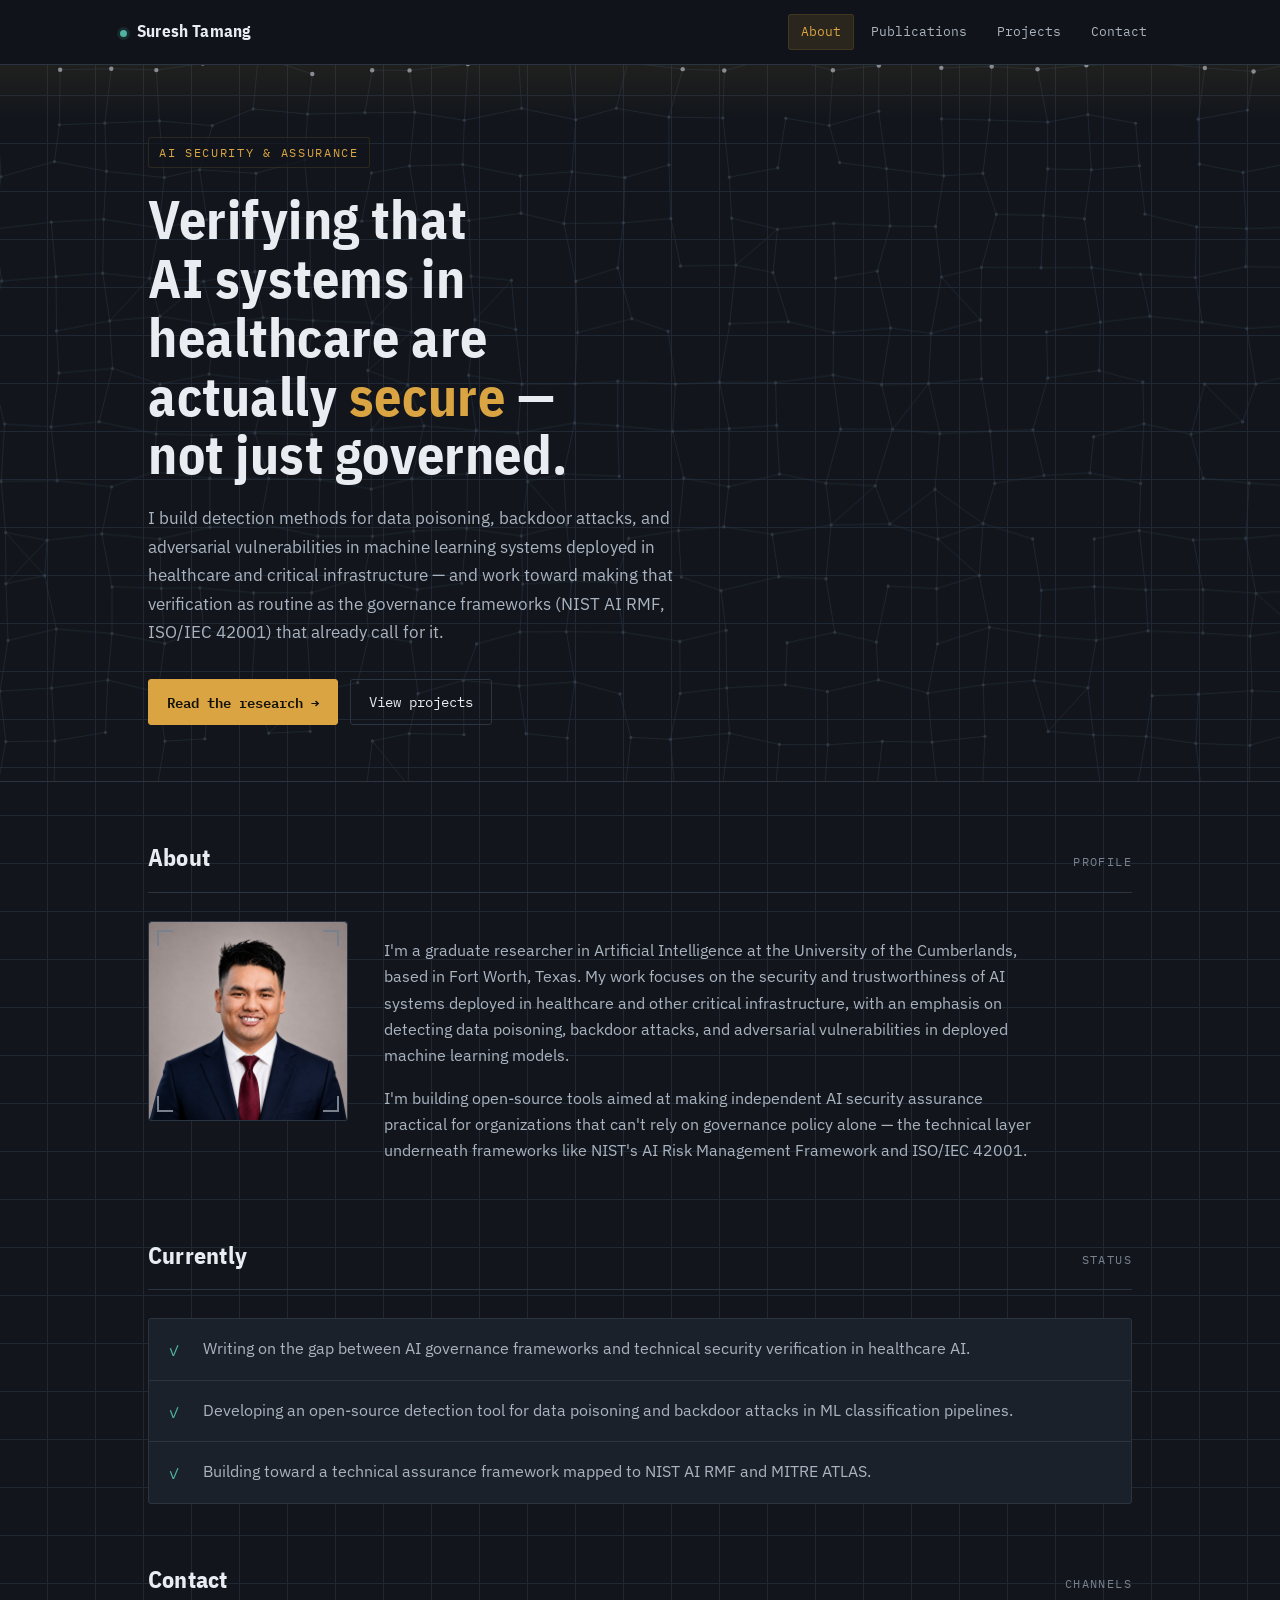
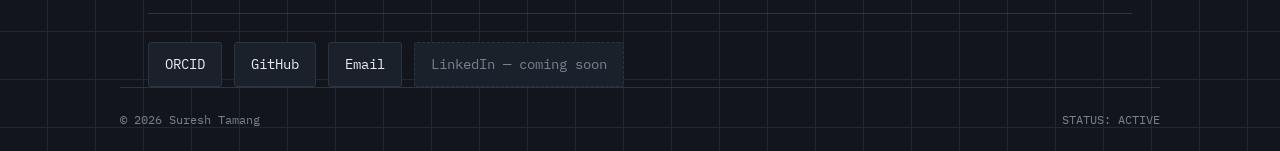
==== commit 700a5563: "Fix headshot photo overflow: add overflow:hidden safety net, inline sizing failsafe on img tags, and" ====
--- a/index.html
+++ b/index.html
@@ -8,7 +8,7 @@
 <link rel="preconnect" href="https://fonts.googleapis.com">
 <link rel="preconnect" href="https://fonts.gstatic.com" crossorigin>
 <link href="https://fonts.googleapis.com/css2?family=IBM+Plex+Mono:wght@400;500;600&family=IBM+Plex+Sans:wght@400;500;600;700&family=IBM+Plex+Sans+Condensed:wght@600;700&display=swap" rel="stylesheet">
-<link rel="stylesheet" href="style.css">
+<link rel="stylesheet" href="style.css?v=2">
 </head>
 <body>
 
@@ -56,7 +56,7 @@
       <div class="headshot-frame has-photo">
         <span class="bracket tl"></span><span class="bracket tr"></span>
         <span class="bracket bl"></span><span class="bracket br"></span>
-        <img src="img/headshot.jpg" alt="Suresh Tamang" width="800" height="800">
+        <img src="img/headshot.jpg" alt="Suresh Tamang" width="800" height="800" style="width:100%;height:100%;object-fit:cover;border-radius:var(--radius);display:block;">
       </div>
       <div class="about-body">
         <p>
--- a/style.css
+++ b/style.css
@@ -413,6 +413,7 @@
   display: flex;
   align-items: center;
   justify-content: center;
+  overflow: hidden;
 }
 
 .headshot-frame .bracket {
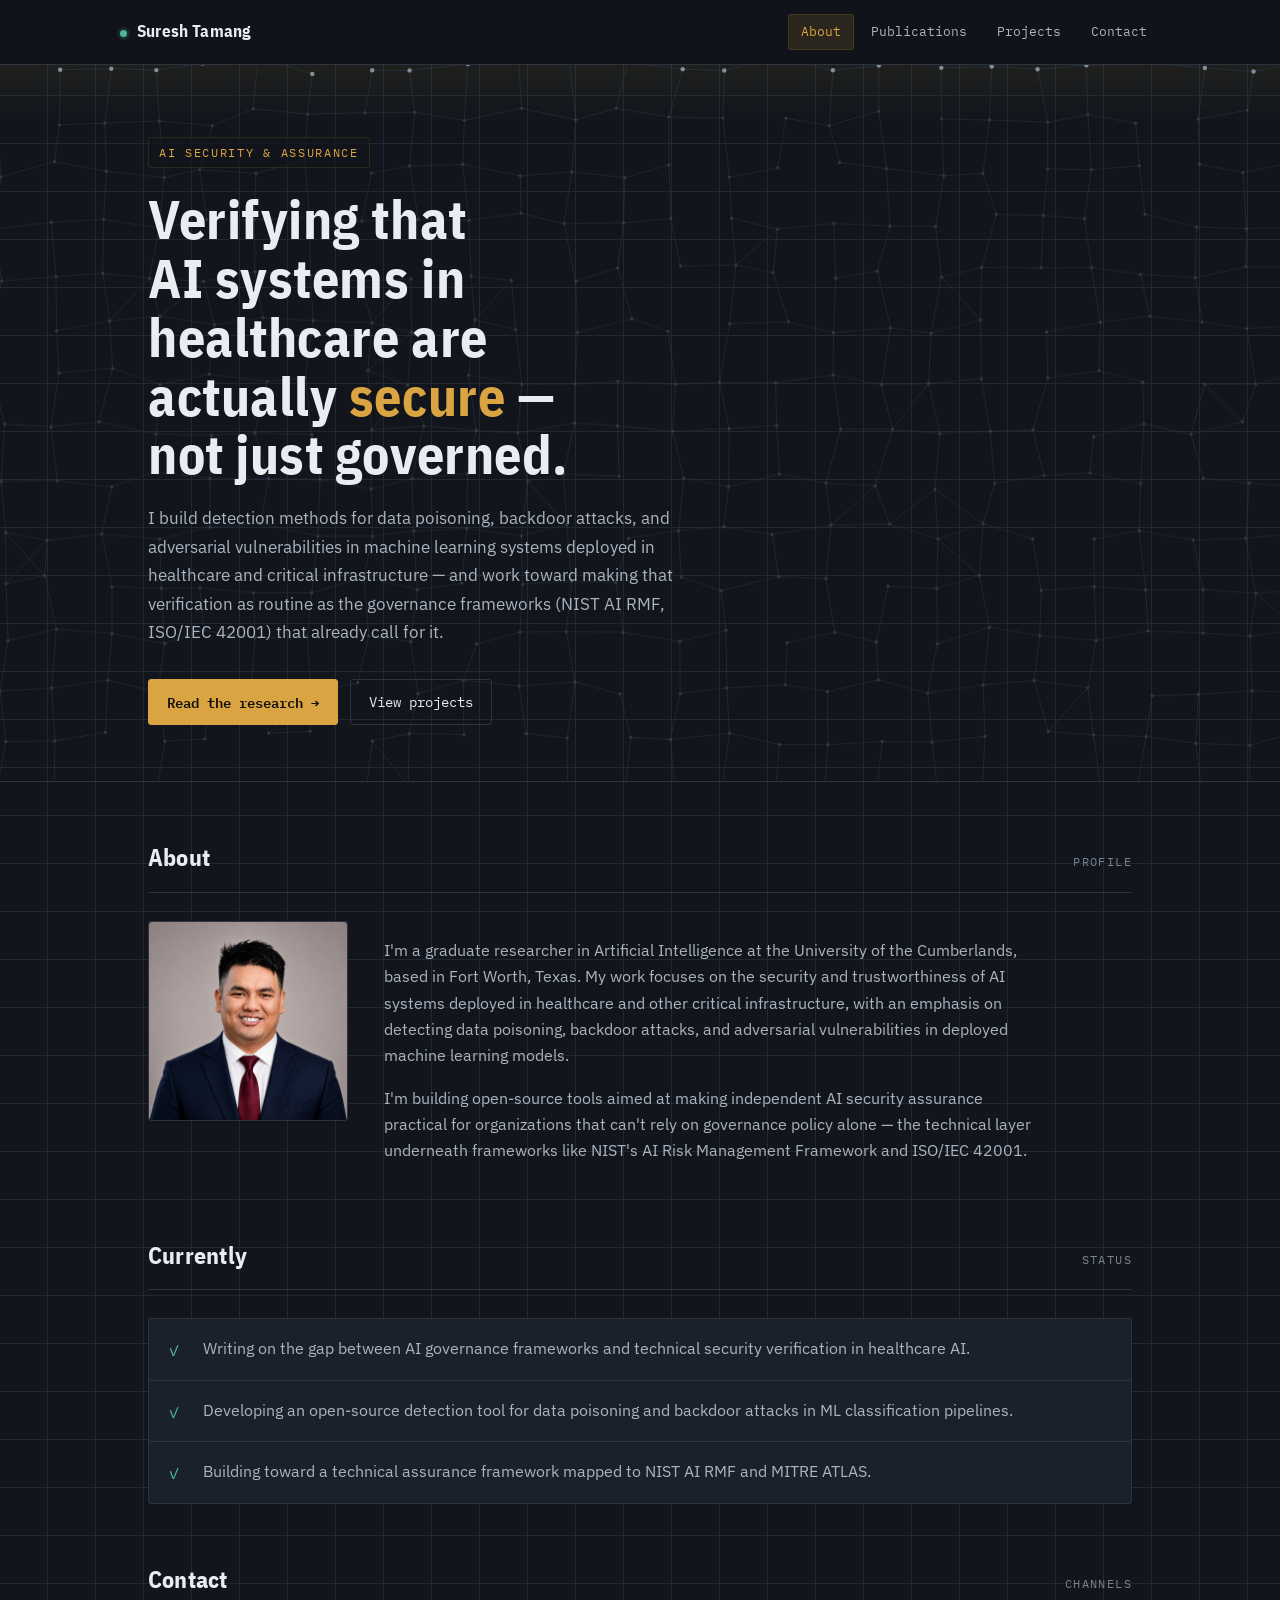
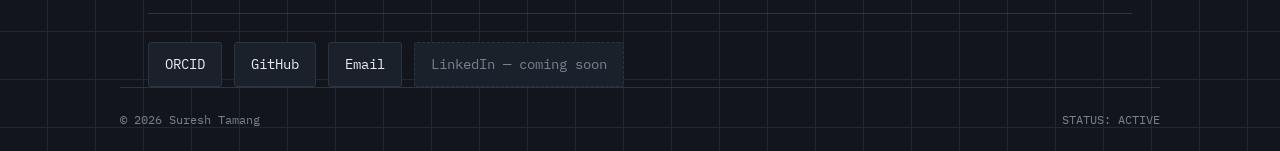
==== commit 1f9c954a: "Hide decorative corner brackets once a real headshot photo is present" ====
--- a/index.html
+++ b/index.html
@@ -8,7 +8,7 @@
 <link rel="preconnect" href="https://fonts.googleapis.com">
 <link rel="preconnect" href="https://fonts.gstatic.com" crossorigin>
 <link href="https://fonts.googleapis.com/css2?family=IBM+Plex+Mono:wght@400;500;600&family=IBM+Plex+Sans:wght@400;500;600;700&family=IBM+Plex+Sans+Condensed:wght@600;700&display=swap" rel="stylesheet">
-<link rel="stylesheet" href="style.css?v=2">
+<link rel="stylesheet" href="style.css?v=3">
 </head>
 <body>
 
--- a/style.css
+++ b/style.css
@@ -454,6 +454,10 @@
   border-style: solid;
 }
 
+.headshot-frame.has-photo .bracket {
+  display: none;
+}
+
 .about-body p { max-width: var(--measure); color: var(--ink-dim); }
 .about-body p + p { margin-top: 14px; }
 
